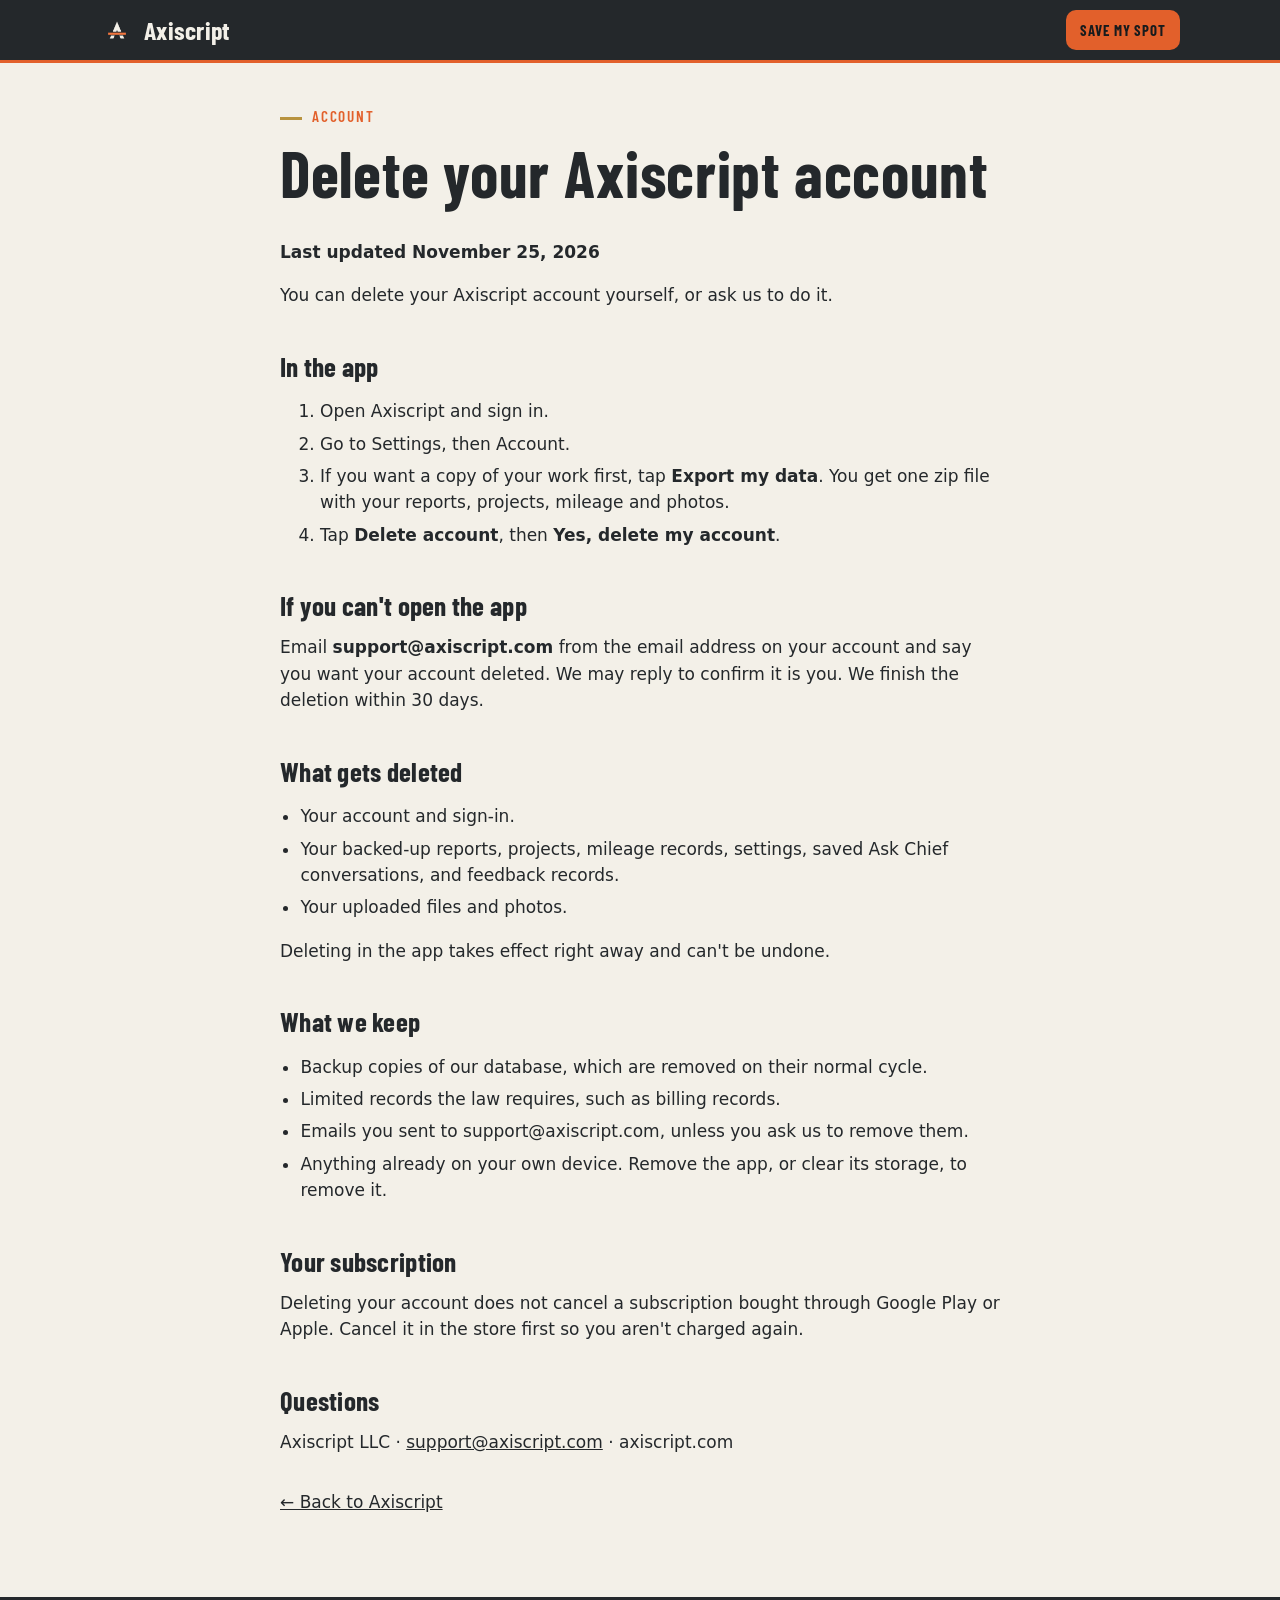
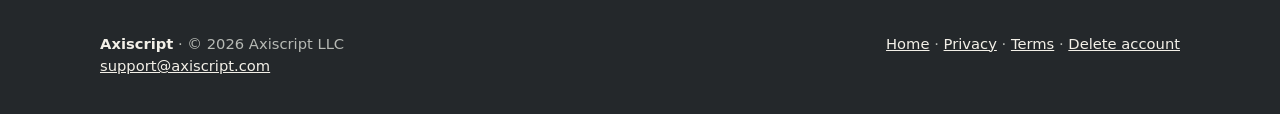
==== delete-account.html @ a82c04ab "Publish updated Privacy Policy and account deletion page. Adds in-app deletion, Ask Chief, feedback," ====
<!doctype html>
<html lang="en">
<head>
<meta charset="utf-8">
<meta name="viewport" content="width=device-width, initial-scale=1">
<title>Delete your account | Axiscript</title>
<meta name="description" content="How to delete your Axiscript account and what is removed.">
<link rel="canonical" href="https://axiscript.com/delete-account.html">
<link rel="icon" href="assets/favicon.png">
<link rel="stylesheet" href="assets/style.css">
<!-- Published November 25, 2026. Account deletion instructions for users and for Google Play. -->
</head>
<body>
<header class="top">
  <div class="wrap">
    <a class="brand" href="index.html"><img src="assets/icon.png" alt="">Axiscript</a>
    <a class="btn small" href="index.html#join">Save my spot</a>
  </div>
</header>

<main class="doc">
  <span class="eyebrow">Account</span>
  <h1>Delete your Axiscript account</h1>
<p><strong>Last updated November 25, 2026</strong></p>
<p>You can delete your Axiscript account yourself, or ask us to do it.</p>
<h2>In the app</h2>
<ol>
<li>Open Axiscript and sign in.</li>
<li>Go to Settings, then Account.</li>
<li>If you want a copy of your work first, tap <strong>Export my data</strong>. You get one zip file with your reports, projects, mileage and photos.</li>
<li>Tap <strong>Delete account</strong>, then <strong>Yes, delete my account</strong>.</li>
</ol>
<h2>If you can't open the app</h2>
<p>Email <strong>support@axiscript.com</strong> from the email address on your account and say you want your account deleted. We may reply to confirm it is you. We finish the deletion within 30 days.</p>
<h2>What gets deleted</h2>
<ul>
<li>Your account and sign-in.</li>
<li>Your backed-up reports, projects, mileage records, settings, saved Ask Chief conversations, and feedback records.</li>
<li>Your uploaded files and photos.</li>
</ul>
<p>Deleting in the app takes effect right away and can't be undone.</p>
<h2>What we keep</h2>
<ul>
<li>Backup copies of our database, which are removed on their normal cycle.</li>
<li>Limited records the law requires, such as billing records.</li>
<li>Emails you sent to support@axiscript.com, unless you ask us to remove them.</li>
<li>Anything already on your own device. Remove the app, or clear its storage, to remove it.</li>
</ul>
<h2>Your subscription</h2>
<p>Deleting your account does not cancel a subscription bought through Google Play or Apple. Cancel it in the store first so you aren't charged again.</p>
<h2>Questions</h2>
<p>Axiscript LLC · <a href="mailto:support@axiscript.com">support@axiscript.com</a> · axiscript.com</p>
  <p style="margin-top:2em"><a href="index.html">&larr; Back to Axiscript</a></p>
</main>

<footer>
  <div class="wrap">
    <div><strong style="color:#F3F0E8">Axiscript</strong> &middot; &copy; 2026 Axiscript LLC<br><a href="mailto:support@axiscript.com">support@axiscript.com</a></div>
    <div><a href="index.html">Home</a> &middot; <a href="privacy.html">Privacy</a> &middot; <a href="terms.html">Terms</a> &middot; <a href="delete-account.html">Delete account</a></div>
  </div>
</footer>
</body>
</html>
---- assets/style.css ----
@font-face{font-family:"Barlow Condensed";src:url(fonts/BarlowCondensed-SemiBold.ttf) format("truetype");font-weight:600;font-display:swap}
@font-face{font-family:"Barlow Condensed";src:url(fonts/BarlowCondensed-Bold.ttf) format("truetype");font-weight:700;font-display:swap}
:root{--bg:#F3F0E8;--panel:#FFFFFF;--panel2:#ECE8DF;--line:#D5D0C4;--text:#24282B;--dim:#4C5256;--faint:#8C918D;
--accent:#E2602B;--accent-ink:#181B1D;--good:#17352B;--brass:#B8933F;--iron:#24282B;--bone:#F3F0E8;--radius:10px}
@media (prefers-color-scheme:dark){:root{--bg:#181B1D;--panel:#24282B;--panel2:#2E3337;--line:#3B4145;--text:#F3F0E8;--dim:#B7BAB5;
--accent:#F2763F;--good:#5FA98A;--brass:#C9A65A}}
*{box-sizing:border-box}
html{-webkit-text-size-adjust:100%;scroll-behavior:smooth}
body{margin:0;background:var(--bg);color:var(--text);font:17px/1.55 system-ui,-apple-system,"Segoe UI",Roboto,Arial,sans-serif}
h1,h2,h3,.brand,.btn,.eyebrow,.price{font-family:"Barlow Condensed","Arial Narrow",sans-serif;letter-spacing:.01em}
h1,h2,h3{line-height:1.08;margin:0 0 .5em}
h1{font-size:clamp(2.4rem,7vw,4rem);font-weight:700}
h2{font-size:clamp(1.9rem,5vw,2.6rem);font-weight:700}
h3{font-size:1.4rem;font-weight:600}
p{margin:0 0 1em}
a{color:inherit}
.wrap{max-width:1120px;margin:0 auto;padding:0 20px}
.eyebrow{display:inline-block;text-transform:uppercase;font-weight:600;font-size:.95rem;letter-spacing:.12em;color:var(--accent);margin-bottom:.6em}
.eyebrow::before{content:"";display:inline-block;width:22px;height:3px;background:var(--brass);vertical-align:middle;margin-right:10px}
/* header */
.top{position:sticky;top:0;z-index:10;background:var(--iron);color:#F3F0E8;border-bottom:3px solid var(--accent)}
.top .wrap{display:flex;align-items:center;justify-content:space-between;height:60px}
.brand{display:flex;align-items:center;gap:10px;font-size:1.6rem;font-weight:700;text-decoration:none;color:#F3F0E8}
.brand img{width:34px;height:34px;border-radius:7px}
.btn{display:inline-block;background:var(--accent);color:#181B1D;font-weight:700;font-size:1.2rem;text-decoration:none;text-transform:uppercase;letter-spacing:.06em;
padding:14px 24px;border-radius:var(--radius);border:0;cursor:pointer;min-height:52px;text-align:center}
.btn:hover{filter:brightness(1.07)}
.btn.small{font-size:.92rem;padding:9px 14px;min-height:0}
.btn.ghost{background:transparent;color:var(--text);box-shadow:inset 0 0 0 2px var(--line)}
/* hero */
.hero{padding:56px 0 64px}
.hero .wrap{display:grid;grid-template-columns:1fr 1.05fr;gap:40px;align-items:center}
.hero .lead{font-family:"Barlow Condensed",sans-serif;font-weight:700;font-size:clamp(1.8rem,5vw,2.4rem);color:var(--accent);margin:-.2em 0 .5em;line-height:1.1}
.hero p.body{font-size:1.15rem;color:var(--dim);max-width:34em}
.cta{display:flex;gap:12px;flex-wrap:wrap;margin-top:24px}
.soon{margin-top:16px;font-size:.95rem;color:var(--faint)}
.device-note{display:flex;flex-wrap:wrap;align-items:center;gap:8px 12px;margin:0;color:var(--dim);font-size:.98rem;max-width:40em}
.soon:has(+ .device-note){margin-bottom:10px}
.intro:has(+ .device-note){margin-bottom:12px}
.device-note + .intro{margin-top:16px}
.tablet-badge{display:inline-flex;align-items:center;gap:6px;flex:none;background:var(--brass);color:#181B1D;font-family:"Barlow Condensed","Arial Narrow",sans-serif;font-weight:700;font-size:.92rem;letter-spacing:.06em;text-transform:uppercase;line-height:1;padding:5px 10px 4px;border-radius:6px}
.tablet-badge svg{width:18px;height:18px;display:block}
.app-links{display:flex;flex-wrap:wrap;align-items:center;gap:8px 22px;margin:12px 0 0;font-weight:600}
.app-links a{color:var(--accent);text-decoration:underline;text-underline-offset:3px}
.app-links a:hover{filter:brightness(1.07)}
/* report mock */
.mock{background:var(--panel);border:1px solid var(--line);border-radius:14px;padding:18px;box-shadow:0 10px 30px rgba(0,0,0,.08);position:relative}
.mock .head{display:flex;align-items:center;gap:12px;border-bottom:1px solid var(--line);padding-bottom:12px;margin-bottom:12px}
.chief{border-radius:50%;box-shadow:0 0 0 3px var(--brass);display:block}
.mock .head b{font-family:"Barlow Condensed",sans-serif;font-size:1.25rem;display:block;line-height:1.1}
.mock .head span{font-size:.85rem;color:var(--faint)}
.mock .label{font-size:.75rem;text-transform:uppercase;letter-spacing:.1em;color:var(--faint);margin:10px 0 6px}
.chips{display:flex;flex-wrap:wrap;gap:6px}
.chip{font-size:.85rem;border:1.5px solid var(--line);border-radius:999px;padding:5px 11px;background:var(--panel2)}
.chip.on{border-color:var(--accent);background:transparent;color:var(--text);box-shadow:inset 0 0 0 1px var(--accent)}
.lines{list-style:none;margin:0;padding:0;font-size:.92rem}
.lines li{padding:7px 0;border-bottom:1px dashed var(--line)}
.lines li:last-child{border:0}
.check{display:flex;justify-content:space-between;align-items:center;gap:8px;font-size:.88rem;padding:7px 10px;background:var(--panel2);border-radius:8px;margin-top:6px}
.tag{font-size:.75rem;font-weight:700;padding:2px 8px;border-radius:5px;white-space:nowrap}
.tag.ok{background:var(--good);color:#F3F0E8}
.tag.todo{background:var(--accent);color:#181B1D}
@media (prefers-color-scheme:dark){.tag.ok{color:#181B1D}}
.mock-note{font-size:.8rem;color:var(--faint);margin-top:10px;text-align:center}

.review{margin:14px 0 0;padding:12px 14px;border-left:4px solid var(--brass);background:var(--panel2);border-radius:6px;color:var(--text);font-size:1.02rem;max-width:36em;font-weight:500}
.mock-demo{padding:22px;font-size:1.02rem}
.mock-demo .head b{font-size:1.35rem}
.mock-demo .notes-in{background:var(--panel2);border:1px dashed var(--line);border-radius:8px;padding:12px 14px;font-size:.98rem;line-height:1.45;color:var(--dim);font-style:italic}
.mock-demo .lines{font-size:1rem}
.mock-demo .lines li{padding:8px 0}
.mock-demo .mock-note{text-align:left;margin-top:12px;padding-top:10px;border-top:1px solid var(--line)}
.mock-demo .draft-out{margin:0}
.mock-demo .draft-block{padding:8px 0;border-bottom:1px dashed var(--line)}
.mock-demo .draft-block:last-child{border:0;padding-bottom:0}
.mock-demo .draft-h{font-family:"Barlow Condensed",sans-serif;font-weight:600;font-size:.8rem;letter-spacing:.1em;text-transform:uppercase;color:var(--faint);margin-bottom:2px}
.mock-demo .draft-block p{margin:0;font-size:1rem;line-height:1.45}

.chief-lg{width:168px;height:168px}
.chief-ex{margin-top:16px;background:var(--panel);border:1px solid var(--line);border-radius:var(--radius);padding:14px 16px}
.chief-ex .label{font-size:.75rem;text-transform:uppercase;letter-spacing:.1em;color:var(--faint);margin:0 0 8px}
.chief-ex-in,.chief-ex-out{margin:0 0 10px;font-size:.98rem;color:var(--dim);line-height:1.45;font-style:italic;background:var(--panel2);border:1px dashed var(--line);border-radius:8px;padding:12px 14px}
.chief-ex-out{margin-bottom:0;color:var(--text);font-style:normal;background:transparent;border:0;padding:0}
.chief-ex-in span,.chief-ex-out span{font-weight:700;font-style:normal;color:var(--text);margin-right:6px}
.chief-ex .label{margin-top:12px}
.chief-ex .label:first-child{margin-top:0}
.chief-ex .draft-block{padding:8px 0;border-bottom:1px dashed var(--line)}
.chief-ex .draft-block:last-child{border:0;padding-bottom:0}
.chief-ex .draft-h{font-family:"Barlow Condensed",sans-serif;font-weight:600;font-size:.8rem;letter-spacing:.1em;text-transform:uppercase;color:var(--faint);margin-bottom:2px}
.chief-ex .draft-block p{margin:0;font-size:1rem;line-height:1.45;color:var(--text)}
.plan .terms{list-style:none;padding:0;margin:8px 0 0}
.plan .terms li{margin:6px 0;padding-left:14px;position:relative}
.plan .terms li::before{content:"";position:absolute;left:0;top:9px;width:6px;height:6px;border-radius:50%;background:var(--brass)}
.top .btn.small{max-width:58vw;white-space:nowrap;overflow:hidden;text-overflow:ellipsis}
/* sections */
section.band{padding:64px 0;border-top:1px solid var(--line)}
section.alt{background:var(--panel2)}
.intro{max-width:44em;color:var(--dim);font-size:1.08rem}
.grid{display:grid;grid-template-columns:repeat(3,1fr);gap:16px;margin-top:28px}
.card{background:var(--panel);border:1px solid var(--line);border-radius:var(--radius);padding:22px;border-top:4px solid var(--accent)}
.card p{color:var(--dim);margin:0;font-size:1rem}
.split{display:grid;grid-template-columns:1fr 1fr;gap:40px;align-items:center}
ul.ticks{list-style:none;padding:0;margin:0}
ul.ticks li{padding:9px 0 9px 30px;position:relative;border-bottom:1px solid var(--line)}
ul.ticks li::before{content:"";position:absolute;left:4px;top:17px;width:12px;height:3px;background:var(--accent)}
.sectors{display:flex;flex-wrap:wrap;gap:8px;margin:14px 0 4px}
.sectors span{font-family:"Barlow Condensed",sans-serif;font-weight:600;font-size:1.1rem;padding:6px 14px;border:2px solid var(--text);border-radius:6px}
.chief-row{display:flex;gap:28px;align-items:flex-start}
.chief-row img{flex:none}
.launch{display:grid;grid-template-columns:repeat(auto-fit,minmax(200px,1fr));gap:12px;margin-top:24px}
.launch div{background:var(--panel);border:1px dashed var(--line);border-radius:var(--radius);padding:16px}
.launch b{display:block;font-family:"Barlow Condensed",sans-serif;font-size:1.25rem}
.launch small{color:var(--faint);text-transform:uppercase;letter-spacing:.1em;font-size:.72rem}
.launch p{margin:.3em 0 0;color:var(--dim);font-size:.95rem}
/* pricing */
.prices{display:grid;grid-template-columns:1.3fr 1fr 1fr;gap:16px;margin-top:28px;align-items:stretch}
.plan{background:var(--panel);border:1px solid var(--line);border-radius:14px;padding:26px;display:flex;flex-direction:column}
.plan .badge{position:absolute;top:-14px;left:22px;background:var(--accent);color:#181B1D;font-family:"Barlow Condensed",sans-serif;font-weight:700;text-transform:uppercase;letter-spacing:.08em;padding:4px 12px;border-radius:6px;font-size:.95rem}
.price{font-size:3rem;font-weight:700;line-height:1}
.price small{font-size:1.2rem;font-weight:600;color:var(--dim)}
.plan ul{padding-left:1.1em;margin:14px 0;color:var(--dim)}
.plan li{margin:4px 0}
.fine{font-size:.92rem;background:var(--panel2);border-left:4px solid var(--brass);padding:10px 12px;border-radius:6px;margin-top:auto}
/* form */
form{background:var(--panel);border:1px solid var(--line);border-radius:14px;padding:26px;display:grid;gap:16px}
label{font-weight:600;font-size:.98rem;display:block;margin-bottom:6px}
input,select{width:100%;font:inherit;padding:13px 14px;border:1.5px solid var(--line);border-radius:var(--radius);background:var(--bg);color:var(--text);min-height:52px}
input:focus,select:focus{outline:3px solid var(--accent);outline-offset:1px}
fieldset{border:0;padding:0;margin:0}
legend{font-weight:600;font-size:.98rem;margin-bottom:6px;padding:0}
.optional{font-weight:500;color:var(--faint)}
.radios{display:grid;grid-template-columns:1fr 1fr;gap:8px}
.radios.device-choices{grid-template-columns:repeat(3,1fr)}
.radios label{display:flex;align-items:center;gap:10px;font-weight:500;border:1.5px solid var(--line);border-radius:var(--radius);padding:12px;margin:0;cursor:pointer;min-height:52px}
.radios label:has(input:checked){border-color:var(--accent);box-shadow:inset 0 0 0 1px var(--accent)}
.radios input{width:20px;height:20px;min-height:0;accent-color:var(--accent);margin:0}
.form-note{font-size:.88rem;color:var(--faint);margin:0}
form{position:relative}
.waitlist-fields{display:grid;gap:16px}
.waitlist-fields[hidden],.form-success[hidden]{display:none}
section[id]{scroll-margin-top:72px}
form .btn{width:100%}
form button.btn:disabled{opacity:.65;cursor:progress}
.waitlist-status{margin:0;font-size:.95rem}
.waitlist-status:empty{display:none}
.waitlist-status:not(:empty){background:var(--panel2);border-left:4px solid var(--accent);padding:10px 12px;border-radius:6px}
.form-success{background:var(--panel2);border-left:4px solid var(--good);border-radius:8px;padding:14px 16px}
.form-success h3{font-size:1.8rem;margin:0 0 .25em}
.form-success p{margin:0;color:var(--dim)}
.hp{position:absolute;width:1px;height:1px;padding:0;margin:-1px;overflow:hidden;clip:rect(0,0,0,0);white-space:nowrap;border:0}
/* partner */
.partner-note{margin-top:18px;color:var(--dim);font-size:1.02rem;max-width:44em}
/* footer */
footer{background:var(--iron);color:#B7BAB5;padding:36px 0;font-size:.92rem}
footer .wrap{display:flex;justify-content:space-between;gap:20px;flex-wrap:wrap}
footer a{color:#F3F0E8}
.ph{background:rgba(226,96,43,.18);border:1px dashed var(--accent);padding:0 5px;border-radius:4px}
/* privacy */
.doc{max-width:760px;padding:40px 20px 64px;margin:0 auto}
.doc h2{font-size:1.7rem;margin-top:1.6em}
.doc ul{padding-left:1.2em}
.doc li{margin:.35em 0}
.draft{background:var(--accent);color:#181B1D;font-weight:700;text-align:center;padding:12px 16px;font-family:"Barlow Condensed",sans-serif;font-size:1.25rem;letter-spacing:.05em;text-transform:uppercase}
/* responsive */
section[id]{scroll-margin-top:72px}
.chief-features{grid-template-columns:1fr 1fr}
@media (max-width:900px){
 .hero .wrap,.split{grid-template-columns:1fr;gap:32px}
 .grid{grid-template-columns:1fr 1fr}
 .chief-row{flex-direction:column;align-items:flex-start;gap:20px}
 .prices{grid-template-columns:1fr}
}
@media (max-width:600px){
 body{font-size:16px}
 .hero{padding:36px 0 44px}
 section.band{padding:48px 0}
 .grid{grid-template-columns:1fr}
 .chief-row{flex-direction:column;align-items:flex-start;gap:18px}
 .cta .btn{width:100%}
 .top .btn.small{padding:8px 10px;font-size:.78rem;letter-spacing:.04em}
 .radios{grid-template-columns:1fr}
}

/* sector / pipe demo */
.work-demo{padding:56px 0}
.work-demo .intro{margin-bottom:1.1em}
.demo{margin:0 0 22px}
.demo-controls{display:grid;grid-template-columns:1fr 1fr;gap:16px 28px;margin-bottom:16px}
.toggle-label{font-family:"Barlow Condensed",sans-serif;font-weight:600;font-size:1.05rem;letter-spacing:.04em;text-transform:uppercase;color:var(--dim);margin:0 0 8px}
.toggles{display:flex;flex-wrap:wrap;gap:8px}
.toggles button{font-family:"Barlow Condensed","Arial Narrow",sans-serif;font-weight:600;font-size:1.1rem;letter-spacing:.02em;padding:8px 16px;min-height:44px;border:2px solid var(--line);border-radius:6px;background:var(--panel);color:var(--text);cursor:pointer}
.toggles button:hover{border-color:var(--text)}
.toggles button:focus-visible{outline:3px solid var(--accent);outline-offset:2px}
.toggles button[aria-pressed="true"]{border-color:var(--accent);background:var(--accent);color:#181B1D}
.workspace{background:var(--panel);border:1px solid var(--line);border-radius:14px;padding:16px 18px 14px;box-shadow:0 10px 30px rgba(0,0,0,.08)}
.workspace-label{font-family:"Barlow Condensed",sans-serif;font-weight:600;font-size:1.05rem;letter-spacing:.08em;text-transform:uppercase;color:var(--text);margin:0 0 12px}
.workspace-cards{display:flex;flex-wrap:wrap;gap:8px;list-style:none;margin:0;padding:0}
.workspace-cards li{font-family:"Barlow Condensed",sans-serif;font-weight:600;font-size:1.05rem;line-height:1.2;padding:10px 14px;background:var(--panel2);border:1px solid var(--line);border-top:3px solid var(--accent);border-radius:8px}
.workspace-caption{margin:12px 0 0;font-size:.8rem;color:var(--faint)}
.demo-ticks{max-width:44em;margin-top:8px}
.demo-ticks li{padding:10px 0 10px 30px}
.chief-plus .chief-features{margin-top:28px}
.plan .badge .star{color:#181B1D;margin-right:5px;font-size:1.05em;line-height:1}
@media (prefers-reduced-motion:reduce){html{scroll-behavior:auto}}
@media (max-width:900px){
 .demo-controls{grid-template-columns:1fr;gap:12px}
}
@media (max-width:600px){
 .work-demo{padding:36px 0}
 .work-demo .intro{margin-bottom:.8em}
 .demo{margin-bottom:16px}
 .demo-controls{margin-bottom:12px;gap:10px}
 .workspace{padding:14px 14px 12px}
 .workspace-cards{gap:6px}
 .workspace-cards li{padding:8px 11px;font-size:1rem}
 .demo-ticks{margin-top:4px}
 .demo-ticks li{padding:8px 0 8px 30px}
 .chief-plus .chief-features{margin-top:20px;gap:12px}
 .chief-plus .chief-row{gap:14px}
}

.chief-hero{width:min(280px,70vw);height:auto;justify-self:center}
.ex-kicker{font-family:"Barlow Condensed","Arial Narrow",sans-serif;font-weight:600;font-size:.9rem;letter-spacing:.08em;text-transform:uppercase;color:var(--accent);margin:0 0 10px}
.chief-flag{margin-top:14px;padding:12px 14px;border-radius:8px;border:1px solid var(--brass);border-left:4px solid var(--brass);background:rgba(184,147,63,.14)}
.chief-flag .draft-h{font-family:"Barlow Condensed",sans-serif;font-weight:600;font-size:.8rem;letter-spacing:.1em;text-transform:uppercase;color:var(--brass);margin:0 0 4px}
.chief-flag p{margin:0;font-size:1rem;line-height:1.45;color:var(--text)}
.dash-shot{margin:28px auto 0;max-width:420px}
.dash-shot img,.dash-shot picture{display:block;width:100%;height:auto}
.dash-shot img{border-radius:24px;border:1px solid var(--line);box-shadow:0 16px 40px rgba(0,0,0,.28)}
.dash-shot figcaption{margin:10px 0 0;font-size:.85rem;color:var(--faint);text-align:center}
.partner-note a{color:var(--accent);font-weight:600;text-underline-offset:3px}
.partner-note a:hover{text-decoration:underline}
#example-distribution .chief-ex{margin-top:20px;max-width:760px}
@media (max-width:600px){
 .dash-shot{margin-top:22px;max-width:100%}
 .chief-hero{width:min(200px,60vw)}
}

/* notes-to-report showcase */
.showcase .intro{max-width:40em}
.chain{margin-top:22px}
.chain .ex-kicker{margin:0 0 16px}
.chain-step{margin:0 0 22px}
.chain-label{font-family:"Barlow Condensed","Arial Narrow",sans-serif;font-weight:700;font-size:.95rem;letter-spacing:.12em;text-transform:uppercase;color:var(--accent);margin:0 0 8px}
.chain-step .notes-in{margin:0;background:var(--panel);border:1px dashed var(--line);border-radius:10px;padding:14px 16px;font-size:1rem;line-height:1.5;color:var(--dim);font-style:italic}
.report-shot{margin:0 auto 0 0;max-width:816px}
.report-shot picture,.report-shot img{display:block;width:100%;height:auto}
.report-shot img{background:#fff;border-radius:4px;box-shadow:0 18px 50px rgba(0,0,0,.35),0 0 0 1px rgba(255,255,255,.06);border:1px solid var(--line)}
.report-shot figcaption{margin:10px 0 0;font-size:.85rem;color:var(--faint)}
.chain-catch{display:grid;gap:12px}
.chain-catch .chain-label{grid-column:1/-1;margin:0}
.conflict-card{background:var(--panel);border:1.5px solid var(--brass);border-radius:10px;padding:14px 16px}
.conflict-msg{margin:0 0 12px;font-weight:700;font-size:1.02rem;line-height:1.4;color:var(--text)}
.conflict-opts{display:flex;flex-wrap:wrap;gap:8px}
.conflict-opts span{font-family:"Barlow Condensed",sans-serif;font-weight:600;font-size:1.02rem;padding:8px 14px;min-height:40px;display:inline-flex;align-items:center;border:2px solid var(--line);border-radius:8px;color:var(--text);background:var(--panel2)}
.prog-card{background:var(--panel);border:1px solid var(--line);border-radius:10px;padding:16px}
.prog-top{display:flex;justify-content:space-between;gap:12px;flex-wrap:wrap;font-weight:600;font-size:1.02rem}
.prog-bar{height:10px;margin:10px 0 8px;background:var(--panel2);border:1px solid var(--line);border-radius:6px;overflow:hidden}
.prog-bar i{display:block;height:100%;background:linear-gradient(90deg,#E2602B,#F2763F);border-radius:6px}
.prog-note{margin:0;font-size:.9rem;color:var(--faint)}
.showcase .chief-features{margin-top:8px}
@media (min-width:900px){
 .chain-catch{grid-template-columns:1.2fr 1fr;align-items:stretch}
 .chain-catch .chief-flag{margin-top:0}
 .report-shot{max-width:816px}
}
@media (max-width:600px){
 .chain-step{margin:0 0 18px}
 .chain-step .notes-in{padding:12px 14px;font-size:.95rem}
 .report-shot{max-width:100%}
 .conflict-msg{font-size:1rem}
}
/* toolkit + carousel + paper */

.toolkit .intro{max-width:40em}
.feat-grid{display:grid;grid-template-columns:1fr;gap:14px;margin-top:28px}
.feat-card{background:var(--panel);border:1px solid var(--line);border-radius:14px;padding:22px 20px 20px;border-top:4px solid var(--accent)}
.feat-icon{display:flex;align-items:center;justify-content:center;width:48px;height:48px;margin:0 0 14px;border-radius:12px;background:var(--panel2);color:var(--accent);border:1px solid var(--line)}
.feat-icon svg{width:28px;height:28px}
.feat-card h3{margin:0 0 8px;font-size:1.45rem}
.feat-card h3 a{color:inherit;text-decoration:none}
.feat-card h3 a:hover{color:var(--accent)}
.feat-card p{margin:0;color:var(--dim);font-size:1.05rem;line-height:1.45}
@media (min-width:700px){
  .feat-grid{grid-template-columns:1fr 1fr;gap:16px}
}
@media (min-width:1100px){
  .feat-grid{grid-template-columns:repeat(3,1fr)}
  .feat-card:last-child{grid-column:auto}
}

/* shared carousel */
.carousel{margin-top:22px}
.carousel-tabs{display:flex;flex-wrap:wrap;gap:8px;margin:0 0 14px}
.carousel-tabs button{
  font-family:"Barlow Condensed","Arial Narrow",sans-serif;font-weight:600;font-size:1.05rem;
  letter-spacing:.02em;padding:8px 14px;min-height:44px;border:2px solid var(--line);
  border-radius:6px;background:var(--panel);color:var(--text);cursor:pointer
}
.carousel-tabs button:hover{border-color:var(--text)}
.carousel-tabs button:focus-visible,.carousel-arrow:focus-visible,.carousel-dots button:focus-visible{
  outline:3px solid var(--accent);outline-offset:2px
}
.carousel-tabs button[aria-selected="true"]{border-color:var(--accent);background:var(--accent);color:#181B1D}
.carousel-frame{position:relative;width:100%;min-width:0;overflow:hidden}
.carousel-track{
  display:flex;width:100%;max-width:100%;
  overflow-x:auto;scroll-snap-type:x mandatory;scroll-behavior:smooth;
  -webkit-overflow-scrolling:touch;gap:0;scrollbar-width:none
}
.carousel-track::-webkit-scrollbar{display:none}
.carousel-slide{flex:0 0 100%;width:100%;min-width:100%;max-width:100%;box-sizing:border-box;scroll-snap-align:start;scroll-snap-stop:always;padding:0 0 8px}
.carousel-arrow{
  position:absolute;top:50%;transform:translateY(-50%);z-index:2;
  width:44px;height:44px;border-radius:50%;border:1px solid var(--line);
  background:var(--panel);color:var(--text);cursor:pointer;
  font-size:1.6rem;line-height:1;display:flex;align-items:center;justify-content:center
}
.carousel-prev{left:-8px;right:auto}
.carousel-next{right:-8px;left:auto}
.carousel-dots{display:flex;justify-content:center;gap:8px;margin:12px 0 0}
.carousel-dots button{
  width:10px;height:10px;padding:0;border-radius:50%;border:0;background:var(--line);cursor:pointer
}
.carousel-dots button[aria-current="true"]{background:var(--accent);transform:scale(1.15)}
@media (max-width:699px){
  .carousel-arrow{top:auto;bottom:-8px;transform:none}
  .carousel-prev{left:0}
  .carousel-next{right:0}
  .carousel-dots{margin:28px 0 0}
}
@media (prefers-reduced-motion:reduce){
  .carousel-track{scroll-behavior:auto}
}

/* notes + report paper */
.showcase .intro{max-width:40em}
.chain-step{margin:0 0 22px}
.chain-label{font-family:"Barlow Condensed","Arial Narrow",sans-serif;font-weight:700;font-size:.95rem;letter-spacing:.12em;text-transform:uppercase;color:var(--accent);margin:0 0 8px}
.notes-in,.chain-step .notes-in{
  margin:0;background:var(--panel);border:1px dashed var(--line);border-radius:10px;
  padding:14px 16px;font:1rem/1.5 system-ui,-apple-system,"Segoe UI",Roboto,Arial,sans-serif;
  color:var(--dim);font-style:italic;white-space:pre-wrap;overflow-wrap:anywhere
}
.paper{
  background:#fff;color:#1b1f24;border-radius:4px;border:1px solid var(--line);
  box-shadow:0 18px 50px rgba(0,0,0,.35),0 0 0 1px rgba(255,255,255,.06);
  padding:22px 20px 16px;max-width:820px;
  font-family:"Helvetica Neue",Helvetica,Arial,Roboto,sans-serif;font-size:16px;line-height:1.5
}
.paper h1,.paper h2,.paper h3{font-family:"Helvetica Neue",Helvetica,Arial,sans-serif;letter-spacing:0;line-height:1.25;margin:0}
.paper .hd{margin:0 0 16px;padding:0 0 8px;border-bottom:2px solid #1f3a5f}
.paper .hd .row{display:flex;flex-wrap:wrap;align-items:flex-start;gap:8px 12px}
.paper .hd .l,.paper .hd .r{flex:1 1 140px}
.paper .hd .r{text-align:right}
.paper .hd .c{flex:1 1 100%;order:-1;text-align:center}
.paper h1{font-size:1.25rem;font-weight:700;color:#11151a;margin:0 0 2px}
.paper .meta{font-size:.82rem;line-height:1.4;color:#1b1f24;margin:0}
.paper .meta .k{color:#5b6168;font-weight:600}
.paper .l .meta .m,.paper .r .meta .m{display:block}
.paper .sub{margin-top:6px}
.paper .sub .meta .m + .m::before{content:" · ";color:#8a9096}
.paper .sec{margin:0 0 16px}
.paper h2{font-size:1.05rem;font-weight:700;color:#1f3a5f;margin:0 0 6px;padding:0 0 3px;border-bottom:1px solid #c4ccd6}
.paper p{margin:0 0 8px;color:#1b1f24}
.paper ul{margin:2px 0 8px;padding:0 0 0 1.2em}
.paper li{margin:0 0 4px}
.paper .foot{display:flex;justify-content:space-between;align-items:center;gap:12px;margin-top:20px;padding-top:10px;border-top:1px solid #e2e6ea;font-size:.8rem;color:#5b6168}
.paper .foot-brand{display:flex;align-items:center;gap:8px}
.paper .foot-brand img{width:28px;height:28px;opacity:.45}
.paper-cap{margin:10px 0 0;font-size:.85rem;color:var(--faint)}
@media (min-width:800px){
  .paper{padding:28px 32px 20px;font-size:16.5px}
  .paper .hd .c{flex:1 1 auto;order:0;min-width:0}
  .paper .hd .l,.paper .hd .r{flex:0 0 200px}
}

/* dashboard carousel shots */
.dash-carousel .dash-shot{margin:0 auto;max-width:420px}
.dash-carousel .dash-shot img,.dash-carousel .dash-shot picture{display:block;width:100%;height:auto}
.dash-carousel .dash-shot img{border-radius:24px;border:1px solid var(--line);box-shadow:0 16px 40px rgba(0,0,0,.28);background:#1a1d20}
.dash-carousel .paper-cap,.dash-carousel .dash-cap{margin:10px 0 0;font-size:.85rem;color:var(--faint);text-align:center}

/* short pre-launch page */
.hero{padding:40px 0 28px}
.hero .wrap{grid-template-columns:1fr;gap:0}
.hero .lead{max-width:22em}
section.band{padding:36px 0}
.review-line{margin:0 0 14px;color:var(--dim);max-width:36em}
.app-screen{background:#14181b;color:#F3F0E8;border-radius:18px;border:1px solid #2c3236;box-shadow:0 16px 40px rgba(0,0,0,.28)}
#report .app-screen{
  display:flex;flex-direction:column;min-height:0;overflow:hidden;
  height:min(32rem,62vh);max-height:62vh
}
#report .carousel{position:relative}
#report .carousel-frame{
  overflow:hidden;
  padding:0 0 16px;
}
#report .carousel-track{overflow-x:auto;overflow-y:hidden;max-height:none;align-items:stretch}
#report .carousel-arrow{background:#14181b;color:#F3F0E8;border-color:#2c3236}
#report .carousel-prev{left:8px}
#report .carousel-next{right:8px}
@media (min-width:700px){
  #report .carousel-frame{padding:0 52px 16px}
  #report .carousel-prev{left:0}
  #report .carousel-next{right:0}
}
@media (max-width:699px){
  #report .carousel-frame{padding-bottom:56px}
  #report .carousel-arrow{bottom:4px}
  #report .carousel-prev{left:0}
  #report .carousel-next{right:0}
}

/* Ask Chief chat mock (matches the app panel: #24282B / #F3F0E8 / #F2783F) */
.ask-screen{display:flex;flex-direction:column;min-height:0}
.ask-thread-wrap{position:relative;flex:1;min-height:0;display:flex;flex-direction:column}
.ask-thread{
  flex:1;min-height:0;height:auto;overflow-y:auto;padding:10px 10px 16px;
  display:flex;flex-direction:column;gap:8px;
  scrollbar-width:thin;scrollbar-color:#8c918d #1e2326;
  -webkit-overflow-scrolling:touch;overscroll-behavior:contain
}
.ask-thread::-webkit-scrollbar{width:10px}
.ask-thread::-webkit-scrollbar-track{background:#1e2326}
.ask-thread::-webkit-scrollbar-thumb{background:#8c918d;border-radius:6px;border:2px solid #1e2326}
.ask-row{display:flex;align-items:flex-start;gap:6px;max-width:92%}
.ask-row.user{align-self:flex-end;max-width:86%;justify-content:flex-end}
.ask-row.ask-from{align-self:flex-start}
.ask-face,.ask-status img{
  width:24px;height:24px;max-width:24px;max-height:24px;
  border-radius:50%;flex:0 0 24px;object-fit:cover;align-self:flex-start;
  box-shadow:0 0 0 2px var(--brass)
}
.ask-bubble{
  background:#2E3337;border-radius:12px;padding:8px 11px;
  color:#F3F0E8;font-size:13.5px;line-height:1.4
}
.ask-row.user .ask-bubble{background:#3A4044}
.ask-bubble p{margin:0 0 .45em}
.ask-bubble p:last-child{margin:0}
.ask-lead{font-size:16px;font-weight:800;line-height:1.25;margin:0 0 .3em}
.ask-aside{margin:0 0 .45em}
.ask-cite{
  display:inline-block;margin-top:.2em;padding:4px 10px;
  border:1px solid #F2783F;border-radius:20px;
  font-size:11px;font-weight:600;letter-spacing:.01em
}
.ask-status{display:flex;align-items:center;gap:8px;align-self:flex-start;max-width:92%}
.ask-status-line{
  background:#2E3337;border-radius:12px;padding:7px 11px;
  color:#B7BAB5;font-size:12.5px;line-height:1.35;font-style:italic
}
.ask-composer{
  flex:none;display:flex;align-items:center;gap:8px;padding:8px 10px;
  border-top:1px solid #3B4145
}
.ask-input{
  flex:1;color:#B7BAB5;font-size:14px;padding:6px 0;min-height:36px;
  display:flex;align-items:center
}
.ask-send{
  background:#F2783F;color:#24282B;font-weight:800;font-size:14px;
  border-radius:10px;padding:8px 14px;min-height:44px;
  display:flex;align-items:center;justify-content:center
}
.app-bar{display:flex;align-items:center;gap:8px;padding:8px 10px;border-bottom:1px solid #2c3236;flex:none}
.app-bar img{width:28px;height:28px;border-radius:50%;box-shadow:0 0 0 2px var(--brass)}
.app-bar b{display:block;font-family:"Barlow Condensed",sans-serif;font-size:1.1rem;line-height:1}
.app-bar span{font-size:.82rem;color:#B7BAB5}
.app-body{position:relative;flex:1;min-height:0;display:flex;flex-direction:column}
.app-panes{display:grid;grid-template-columns:1fr 1fr;flex:1;min-height:0}
.app-col{display:flex;flex-direction:column;min-height:0}
.app-col+.app-col{border-left:1px solid #2c3236}
.app-kicker{margin:0;padding:8px 12px 0;font-family:"Barlow Condensed",sans-serif;font-weight:700;font-size:.75rem;letter-spacing:.12em;text-transform:uppercase;color:#F2763F;flex:none}
.app-pane-wrap{position:relative;flex:1;min-height:0;display:flex;flex-direction:column}
.app-pane{flex:1;min-height:0;height:auto;overflow-y:auto;padding:8px 10px 16px;scrollbar-width:thin;scrollbar-color:#8c918d #1e2326;-webkit-overflow-scrolling:touch;overscroll-behavior:contain}
.app-pane::-webkit-scrollbar{width:10px}
.app-pane::-webkit-scrollbar-track{background:#1e2326}
.app-pane::-webkit-scrollbar-thumb{background:#8c918d;border-radius:6px;border:2px solid #1e2326}
.app-pane pre{margin:0;white-space:pre-wrap;overflow-wrap:anywhere;font:12.5px/1.35 system-ui,-apple-system,"Segoe UI",Roboto,Arial,sans-serif;color:#E7E4DC}
.ask-body{margin:0;white-space:pre-wrap;overflow-wrap:anywhere;font-size:13.5px;line-height:1.4}
.ask-lead + .ask-body{margin-top:.3em}
.scroll-hint{display:none;position:absolute;left:0;right:0;bottom:0;height:36px;pointer-events:none;align-items:flex-end;justify-content:center;padding-bottom:5px;background:linear-gradient(to bottom,rgba(20,24,27,0),#14181b 70%);font-family:"Barlow Condensed",sans-serif;font-weight:700;font-size:.7rem;letter-spacing:.14em;text-transform:uppercase;color:#B7BAB5}
.app-pane-wrap.can-scroll > .scroll-hint,
.ask-thread-wrap.can-scroll > .scroll-hint,
.app-body.can-scroll > .scroll-hint{display:flex}
.offer{display:grid;grid-template-columns:1.2fr 1fr;gap:18px 28px;align-items:center;background:var(--panel);border:2px solid var(--accent);border-radius:14px;padding:22px 24px;margin-top:8px}
.offer .eyebrow{margin-bottom:.35em}
.offer .price{font-size:clamp(2.4rem,6vw,3.2rem)}
.offer-side{margin:0;color:var(--dim)}
.offer-side p{margin:0 0 .45em}
.offer-side p:last-child{margin:0}
.offer-side b{font-family:"Barlow Condensed",sans-serif;font-size:1.45rem;color:var(--text);font-weight:700}
.feat-strip{display:flex;gap:12px;overflow-x:auto;scroll-snap-type:x mandatory;padding:4px 2px 14px;scrollbar-width:thin;-webkit-overflow-scrolling:touch}
.feat-tile{flex:0 0 280px;scroll-snap-align:start;background:var(--panel);border:1px solid var(--line);border-top:4px solid var(--accent);border-radius:14px;padding:18px 16px 20px}
.feat-tile h3{margin:0 0 .35em;font-size:1.45rem}
.feat-tile p{margin:0;color:var(--dim);font-size:1.02rem}
.testing{display:inline-block;margin-left:6px;vertical-align:middle;font-family:"Barlow Condensed",sans-serif;font-weight:700;font-size:.95rem;letter-spacing:.02em;color:#181B1D;background:var(--brass);border-radius:5px;padding:1px 7px 0}
.price-cards{display:grid;grid-template-columns:1fr 1fr;gap:16px;margin-top:8px;align-items:stretch}
.price-cards.single{grid-template-columns:1fr;max-width:420px}
.price-cards .plan h3{font-size:1.55rem}
.plan-line{margin:12px 0 0;color:var(--dim)}
.plan-line.rate{font-family:"Barlow Condensed",sans-serif;font-weight:700;font-size:1.7rem;line-height:1.15;color:var(--text)}
.trial-line{margin:16px 0 0;color:var(--dim)}
@media (max-width:600px){
 .feat-tile{flex-basis:82%}
 .price-cards{grid-template-columns:1fr}
}
@media (max-width:800px){
 .app-panes{grid-template-columns:1fr;overflow:visible;flex:none}
 .app-col+.app-col{border-left:0;border-top:1px solid #2c3236}
 .app-col,.app-pane-wrap,.app-pane{flex:none;min-height:0;height:auto;overflow:visible}
 .app-pane-wrap > .scroll-hint{display:none !important}
 .app-body{overflow-y:auto;-webkit-overflow-scrolling:touch;overscroll-behavior:contain}
 .app-pane{padding:6px 10px 12px}
 .offer{grid-template-columns:1fr;gap:8px}
}
@media (min-width:801px){
 .app-body-hint{display:none !important}
}
@media (max-width:600px){
 .hero{padding:28px 0 20px}
 section.band{padding:28px 0}
 .radios{grid-template-columns:1fr 1fr}
 .feat-carousel .carousel-slide{min-height:132px;padding:4px 8px 36px}
}

@media (max-width:600px){
  .chain-step{margin:0 0 18px}
  .notes-in,.chain-step .notes-in{padding:12px 14px;font-size:.98rem}
  .paper{padding:18px 14px 14px;font-size:16px}
  .feat-card{padding:18px 16px}
}
.doc table{border-collapse:collapse;width:100%;margin:1em 0;font-size:.95rem}
.doc th,.doc td{border:1px solid rgba(0,0,0,.15);padding:8px 10px;text-align:left;vertical-align:top}
.doc th{background:rgba(0,0,0,.05)}

/* current app screens */
.hero-screens{display:flex;gap:18px;justify-content:center;align-items:flex-start;margin:0}
.phone-frame{flex:0 0 auto;width:min(280px,46%);margin:0;background:#14181b;border-radius:28px;padding:10px 8px;border:1px solid var(--line);box-shadow:0 16px 40px rgba(0,0,0,.22)}
.phone-frame img{display:block;width:100%;height:auto;border-radius:20px;background:#F3F0E8}
.phone-frame figcaption{margin:8px 4px 2px;font-size:.8rem;color:#B7BAB5;text-align:center;line-height:1.3}
.screen-band .intro{max-width:40em}
.screen-row{display:flex;gap:24px;justify-content:center;align-items:flex-start;flex-wrap:wrap;margin-top:28px}
.screen-row .phone-frame{width:min(300px,100%);flex-basis:auto}
.review-line{font-size:1.15rem;color:var(--dim);max-width:36em;margin:0 0 1.1em}
.top-nav{display:flex;align-items:center;gap:16px}
.top-nav a.nav-link{color:#F3F0E8;text-decoration:none;font-weight:600;font-size:.95rem}
.top-nav a.nav-link:hover{text-decoration:underline;text-underline-offset:3px}
.faq-list{max-width:760px}
.faq-item{border-top:1px solid var(--line);padding:18px 0}
.faq-item:last-child{border-bottom:1px solid var(--line)}
.faq-item h2{font-size:1.45rem;margin:0 0 .4em}
.faq-item p{margin:0;color:var(--dim)}
.faq-lead{max-width:40em;color:var(--dim)}
@media (max-width:900px){
  .hero-screens{margin-top:8px}
  .phone-frame{width:min(240px,46%)}
}
@media (max-width:600px){
  .hero-screens{gap:10px}
  .phone-frame{width:min(168px,47%);border-radius:20px;padding:7px 6px}
  .phone-frame img{border-radius:14px}
  .phone-frame figcaption{font-size:.72rem;margin-top:6px}
  .screen-row .phone-frame{width:min(300px,100%)}
  .top-nav{gap:10px}
  .top-nav a.nav-link{font-size:.85rem}
}

/* Restore a two-column hero so current app screens sit beside the copy on desktop.
   A later homepage rule had flattened .hero .wrap to a single column. */
.hero .wrap{grid-template-columns:minmax(0,1fr) minmax(0,1.05fr);gap:40px;align-items:center}
@media (max-width:900px){
  .hero .wrap{grid-template-columns:1fr;gap:28px}
}

.ask-status-line{white-space:pre-wrap;overflow-wrap:anywhere}
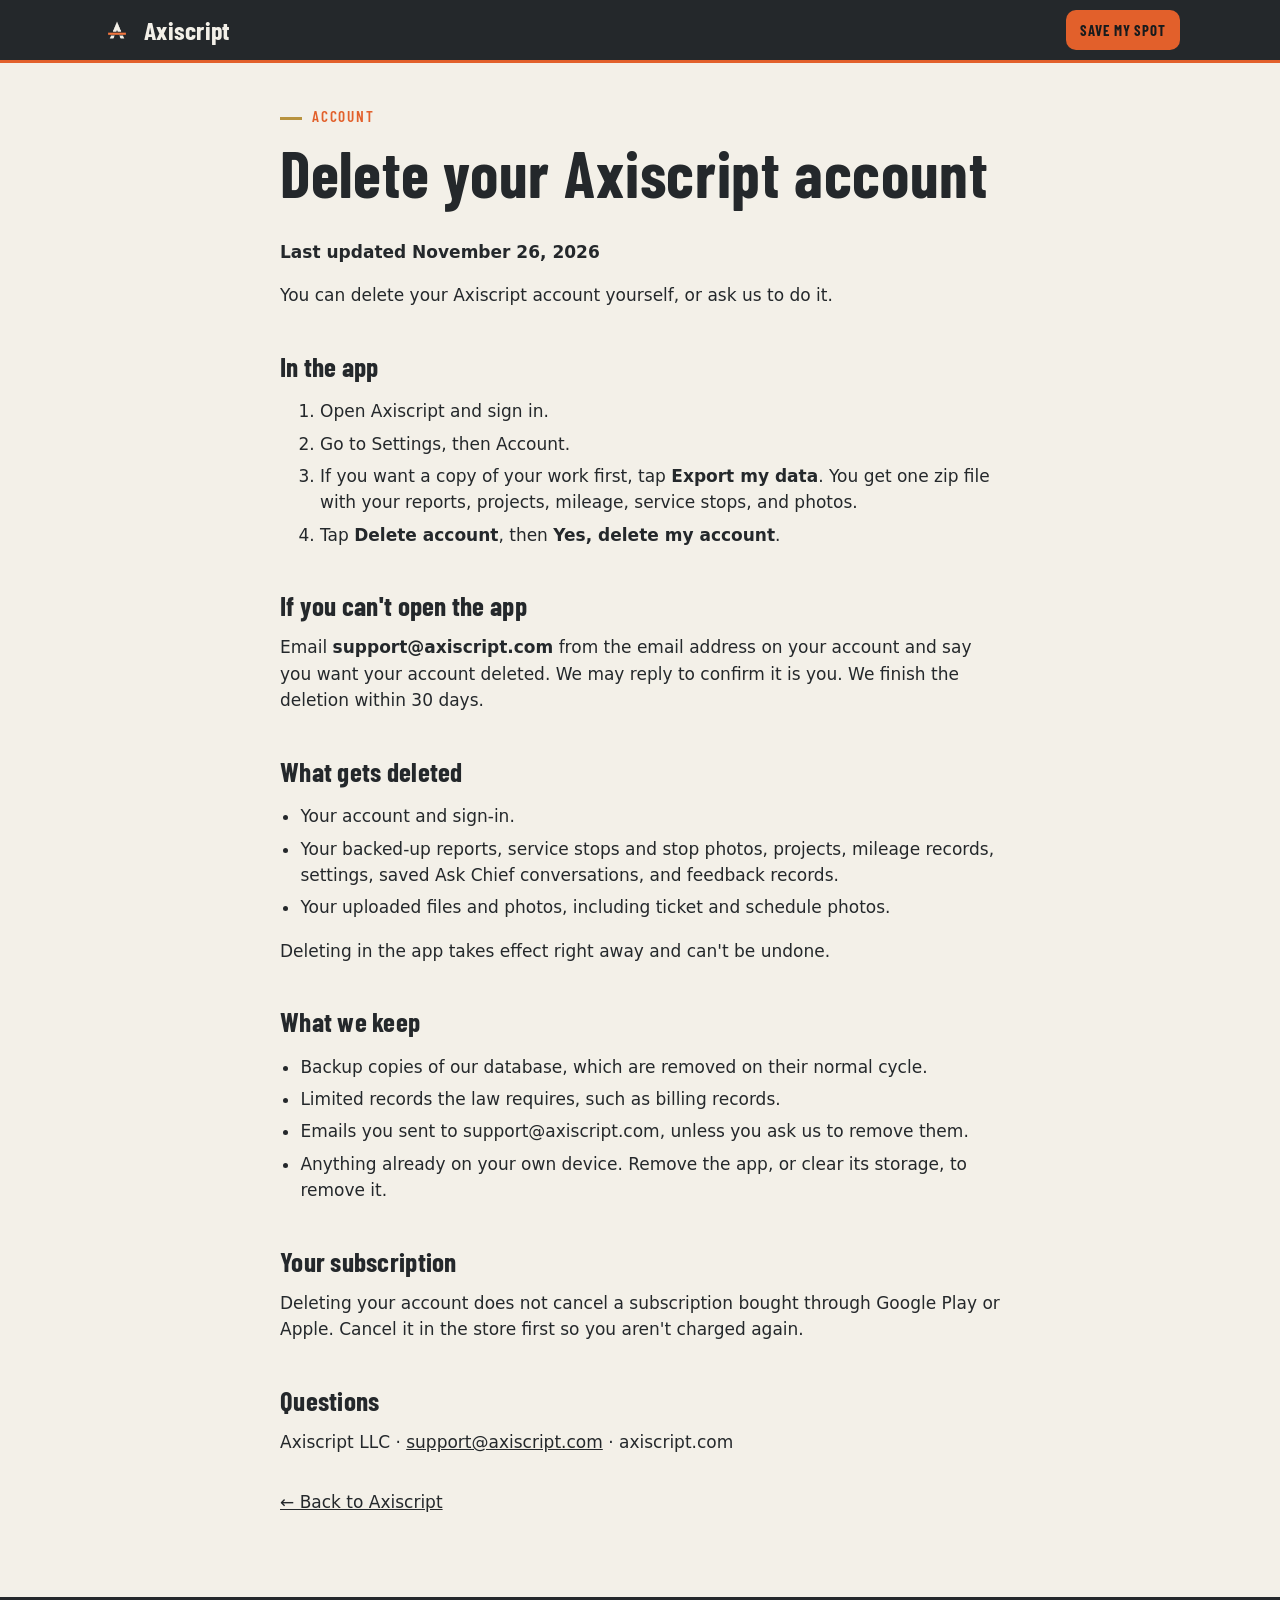
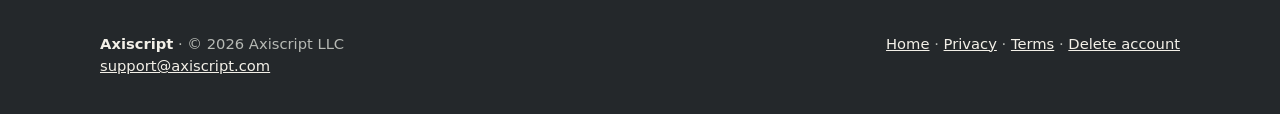
==== commit d9dedd10: "Publish updated Privacy Policy and account deletion page. Removes invite-only wording for open testi" ====
--- a/delete-account.html
+++ b/delete-account.html
@@ -8,7 +8,7 @@
 <link rel="canonical" href="https://axiscript.com/delete-account.html">
 <link rel="icon" href="assets/favicon.png">
 <link rel="stylesheet" href="assets/style.css">
-<!-- Published November 25, 2026. Account deletion instructions for users and for Google Play. -->
+<!-- Published November 26, 2026. Account deletion instructions for users and for Google Play. Lists service stops and stop photos as deleted. -->
 </head>
 <body>
 <header class="top">
@@ -21,13 +21,13 @@
 <main class="doc">
   <span class="eyebrow">Account</span>
   <h1>Delete your Axiscript account</h1>
-<p><strong>Last updated November 25, 2026</strong></p>
+<p><strong>Last updated November 26, 2026</strong></p>
 <p>You can delete your Axiscript account yourself, or ask us to do it.</p>
 <h2>In the app</h2>
 <ol>
 <li>Open Axiscript and sign in.</li>
 <li>Go to Settings, then Account.</li>
-<li>If you want a copy of your work first, tap <strong>Export my data</strong>. You get one zip file with your reports, projects, mileage and photos.</li>
+<li>If you want a copy of your work first, tap <strong>Export my data</strong>. You get one zip file with your reports, projects, mileage, service stops, and photos.</li>
 <li>Tap <strong>Delete account</strong>, then <strong>Yes, delete my account</strong>.</li>
 </ol>
 <h2>If you can't open the app</h2>
@@ -35,8 +35,8 @@
 <h2>What gets deleted</h2>
 <ul>
 <li>Your account and sign-in.</li>
-<li>Your backed-up reports, projects, mileage records, settings, saved Ask Chief conversations, and feedback records.</li>
-<li>Your uploaded files and photos.</li>
+<li>Your backed-up reports, service stops and stop photos, projects, mileage records, settings, saved Ask Chief conversations, and feedback records.</li>
+<li>Your uploaded files and photos, including ticket and schedule photos.</li>
 </ul>
 <p>Deleting in the app takes effect right away and can't be undone.</p>
 <h2>What we keep</h2>
--- a/assets/style.css
+++ b/assets/style.css
@@ -388,104 +388,22 @@
 section.band{padding:36px 0}
 .review-line{margin:0 0 14px;color:var(--dim);max-width:36em}
 .app-screen{background:#14181b;color:#F3F0E8;border-radius:18px;border:1px solid #2c3236;box-shadow:0 16px 40px rgba(0,0,0,.28)}
-#report .app-screen{
-  display:flex;flex-direction:column;min-height:0;overflow:hidden;
-  height:min(32rem,62vh);max-height:62vh
-}
-#report .carousel{position:relative}
-#report .carousel-frame{
-  overflow:hidden;
-  padding:0 0 16px;
-}
-#report .carousel-track{overflow-x:auto;overflow-y:hidden;max-height:none;align-items:stretch}
-#report .carousel-arrow{background:#14181b;color:#F3F0E8;border-color:#2c3236}
-#report .carousel-prev{left:8px}
-#report .carousel-next{right:8px}
-@media (min-width:700px){
-  #report .carousel-frame{padding:0 52px 16px}
-  #report .carousel-prev{left:0}
-  #report .carousel-next{right:0}
-}
-@media (max-width:699px){
-  #report .carousel-frame{padding-bottom:56px}
-  #report .carousel-arrow{bottom:4px}
-  #report .carousel-prev{left:0}
-  #report .carousel-next{right:0}
-}
-
-/* Ask Chief chat mock (matches the app panel: #24282B / #F3F0E8 / #F2783F) */
-.ask-screen{display:flex;flex-direction:column;min-height:0}
-.ask-thread-wrap{position:relative;flex:1;min-height:0;display:flex;flex-direction:column}
-.ask-thread{
-  flex:1;min-height:0;height:auto;overflow-y:auto;padding:10px 10px 16px;
-  display:flex;flex-direction:column;gap:8px;
-  scrollbar-width:thin;scrollbar-color:#8c918d #1e2326;
-  -webkit-overflow-scrolling:touch;overscroll-behavior:contain
-}
-.ask-thread::-webkit-scrollbar{width:10px}
-.ask-thread::-webkit-scrollbar-track{background:#1e2326}
-.ask-thread::-webkit-scrollbar-thumb{background:#8c918d;border-radius:6px;border:2px solid #1e2326}
-.ask-row{display:flex;align-items:flex-start;gap:6px;max-width:92%}
-.ask-row.user{align-self:flex-end;max-width:86%;justify-content:flex-end}
-.ask-row.ask-from{align-self:flex-start}
-.ask-face,.ask-status img{
-  width:24px;height:24px;max-width:24px;max-height:24px;
-  border-radius:50%;flex:0 0 24px;object-fit:cover;align-self:flex-start;
-  box-shadow:0 0 0 2px var(--brass)
-}
-.ask-bubble{
-  background:#2E3337;border-radius:12px;padding:8px 11px;
-  color:#F3F0E8;font-size:13.5px;line-height:1.4
-}
-.ask-row.user .ask-bubble{background:#3A4044}
-.ask-bubble p{margin:0 0 .45em}
-.ask-bubble p:last-child{margin:0}
-.ask-lead{font-size:16px;font-weight:800;line-height:1.25;margin:0 0 .3em}
-.ask-aside{margin:0 0 .45em}
-.ask-cite{
-  display:inline-block;margin-top:.2em;padding:4px 10px;
-  border:1px solid #F2783F;border-radius:20px;
-  font-size:11px;font-weight:600;letter-spacing:.01em
-}
-.ask-status{display:flex;align-items:center;gap:8px;align-self:flex-start;max-width:92%}
-.ask-status-line{
-  background:#2E3337;border-radius:12px;padding:7px 11px;
-  color:#B7BAB5;font-size:12.5px;line-height:1.35;font-style:italic
-}
-.ask-composer{
-  flex:none;display:flex;align-items:center;gap:8px;padding:8px 10px;
-  border-top:1px solid #3B4145
-}
-.ask-input{
-  flex:1;color:#B7BAB5;font-size:14px;padding:6px 0;min-height:36px;
-  display:flex;align-items:center
-}
-.ask-send{
-  background:#F2783F;color:#24282B;font-weight:800;font-size:14px;
-  border-radius:10px;padding:8px 14px;min-height:44px;
-  display:flex;align-items:center;justify-content:center
-}
-.app-bar{display:flex;align-items:center;gap:8px;padding:8px 10px;border-bottom:1px solid #2c3236;flex:none}
-.app-bar img{width:28px;height:28px;border-radius:50%;box-shadow:0 0 0 2px var(--brass)}
-.app-bar b{display:block;font-family:"Barlow Condensed",sans-serif;font-size:1.1rem;line-height:1}
+#report .carousel-frame,#report .carousel-track{overflow:visible;max-height:none}
+.app-bar{display:flex;align-items:center;gap:10px;padding:12px 14px;border-bottom:1px solid #2c3236}
+.app-bar img{width:36px;height:36px;border-radius:50%;box-shadow:0 0 0 2px var(--brass)}
+.app-bar b{display:block;font-family:"Barlow Condensed",sans-serif;font-size:1.25rem;line-height:1}
 .app-bar span{font-size:.82rem;color:#B7BAB5}
-.app-body{position:relative;flex:1;min-height:0;display:flex;flex-direction:column}
-.app-panes{display:grid;grid-template-columns:1fr 1fr;flex:1;min-height:0}
-.app-col{display:flex;flex-direction:column;min-height:0}
+.app-panes{display:grid;grid-template-columns:1fr 1fr}
 .app-col+.app-col{border-left:1px solid #2c3236}
-.app-kicker{margin:0;padding:8px 12px 0;font-family:"Barlow Condensed",sans-serif;font-weight:700;font-size:.75rem;letter-spacing:.12em;text-transform:uppercase;color:#F2763F;flex:none}
-.app-pane-wrap{position:relative;flex:1;min-height:0;display:flex;flex-direction:column}
-.app-pane{flex:1;min-height:0;height:auto;overflow-y:auto;padding:8px 10px 16px;scrollbar-width:thin;scrollbar-color:#8c918d #1e2326;-webkit-overflow-scrolling:touch;overscroll-behavior:contain}
+.app-kicker{margin:0;padding:12px 16px 0;font-family:"Barlow Condensed",sans-serif;font-weight:700;font-size:.85rem;letter-spacing:.12em;text-transform:uppercase;color:#F2763F}
+.app-pane-wrap{position:relative}
+.app-pane{height:420px;overflow-y:scroll;padding:10px 14px 18px;scrollbar-width:thin;scrollbar-color:#8c918d #1e2326}
 .app-pane::-webkit-scrollbar{width:10px}
 .app-pane::-webkit-scrollbar-track{background:#1e2326}
 .app-pane::-webkit-scrollbar-thumb{background:#8c918d;border-radius:6px;border:2px solid #1e2326}
-.app-pane pre{margin:0;white-space:pre-wrap;overflow-wrap:anywhere;font:12.5px/1.35 system-ui,-apple-system,"Segoe UI",Roboto,Arial,sans-serif;color:#E7E4DC}
-.ask-body{margin:0;white-space:pre-wrap;overflow-wrap:anywhere;font-size:13.5px;line-height:1.4}
-.ask-lead + .ask-body{margin-top:.3em}
-.scroll-hint{display:none;position:absolute;left:0;right:0;bottom:0;height:36px;pointer-events:none;align-items:flex-end;justify-content:center;padding-bottom:5px;background:linear-gradient(to bottom,rgba(20,24,27,0),#14181b 70%);font-family:"Barlow Condensed",sans-serif;font-weight:700;font-size:.7rem;letter-spacing:.14em;text-transform:uppercase;color:#B7BAB5}
-.app-pane-wrap.can-scroll > .scroll-hint,
-.ask-thread-wrap.can-scroll > .scroll-hint,
-.app-body.can-scroll > .scroll-hint{display:flex}
+.app-pane pre{margin:0;white-space:pre-wrap;overflow-wrap:anywhere;font:13.5px/1.35 system-ui,-apple-system,"Segoe UI",Roboto,Arial,sans-serif;color:#E7E4DC}
+.scroll-hint{display:none;position:absolute;left:0;right:12px;bottom:0;height:42px;pointer-events:none;align-items:flex-end;justify-content:center;padding-bottom:6px;background:linear-gradient(to bottom,rgba(20,24,27,0),#14181b 72%);font-family:"Barlow Condensed",sans-serif;font-weight:700;font-size:.75rem;letter-spacing:.14em;text-transform:uppercase;color:#B7BAB5}
+.app-pane-wrap.can-scroll .scroll-hint{display:flex}
 .offer{display:grid;grid-template-columns:1.2fr 1fr;gap:18px 28px;align-items:center;background:var(--panel);border:2px solid var(--accent);border-radius:14px;padding:22px 24px;margin-top:8px}
 .offer .eyebrow{margin-bottom:.35em}
 .offer .price{font-size:clamp(2.4rem,6vw,3.2rem)}
@@ -509,16 +427,10 @@
  .price-cards{grid-template-columns:1fr}
 }
 @media (max-width:800px){
- .app-panes{grid-template-columns:1fr;overflow:visible;flex:none}
+ .app-panes{grid-template-columns:1fr}
  .app-col+.app-col{border-left:0;border-top:1px solid #2c3236}
- .app-col,.app-pane-wrap,.app-pane{flex:none;min-height:0;height:auto;overflow:visible}
- .app-pane-wrap > .scroll-hint{display:none !important}
- .app-body{overflow-y:auto;-webkit-overflow-scrolling:touch;overscroll-behavior:contain}
- .app-pane{padding:6px 10px 12px}
+ .app-pane{height:320px}
  .offer{grid-template-columns:1fr;gap:8px}
-}
-@media (min-width:801px){
- .app-body-hint{display:none !important}
 }
 @media (max-width:600px){
  .hero{padding:28px 0 20px}
@@ -537,43 +449,12 @@
 .doc th,.doc td{border:1px solid rgba(0,0,0,.15);padding:8px 10px;text-align:left;vertical-align:top}
 .doc th{background:rgba(0,0,0,.05)}
 
-/* current app screens */
-.hero-screens{display:flex;gap:18px;justify-content:center;align-items:flex-start;margin:0}
-.phone-frame{flex:0 0 auto;width:min(280px,46%);margin:0;background:#14181b;border-radius:28px;padding:10px 8px;border:1px solid var(--line);box-shadow:0 16px 40px rgba(0,0,0,.22)}
-.phone-frame img{display:block;width:100%;height:auto;border-radius:20px;background:#F3F0E8}
-.phone-frame figcaption{margin:8px 4px 2px;font-size:.8rem;color:#B7BAB5;text-align:center;line-height:1.3}
-.screen-band .intro{max-width:40em}
-.screen-row{display:flex;gap:24px;justify-content:center;align-items:flex-start;flex-wrap:wrap;margin-top:28px}
-.screen-row .phone-frame{width:min(300px,100%);flex-basis:auto}
-.review-line{font-size:1.15rem;color:var(--dim);max-width:36em;margin:0 0 1.1em}
-.top-nav{display:flex;align-items:center;gap:16px}
-.top-nav a.nav-link{color:#F3F0E8;text-decoration:none;font-weight:600;font-size:.95rem}
-.top-nav a.nav-link:hover{text-decoration:underline;text-underline-offset:3px}
-.faq-list{max-width:760px}
-.faq-item{border-top:1px solid var(--line);padding:18px 0}
-.faq-item:last-child{border-bottom:1px solid var(--line)}
-.faq-item h2{font-size:1.45rem;margin:0 0 .4em}
-.faq-item p{margin:0;color:var(--dim)}
-.faq-lead{max-width:40em;color:var(--dim)}
-@media (max-width:900px){
-  .hero-screens{margin-top:8px}
-  .phone-frame{width:min(240px,46%)}
-}
-@media (max-width:600px){
-  .hero-screens{gap:10px}
-  .phone-frame{width:min(168px,47%);border-radius:20px;padding:7px 6px}
-  .phone-frame img{border-radius:14px}
-  .phone-frame figcaption{font-size:.72rem;margin-top:6px}
-  .screen-row .phone-frame{width:min(300px,100%)}
-  .top-nav{gap:10px}
-  .top-nav a.nav-link{font-size:.85rem}
-}
-
-/* Restore a two-column hero so current app screens sit beside the copy on desktop.
-   A later homepage rule had flattened .hero .wrap to a single column. */
-.hero .wrap{grid-template-columns:minmax(0,1fr) minmax(0,1.05fr);gap:40px;align-items:center}
-@media (max-width:900px){
-  .hero .wrap{grid-template-columns:1fr;gap:28px}
-}
-
-.ask-status-line{white-space:pre-wrap;overflow-wrap:anywhere}
+/* Phone width: the waitlist form never pushes the page sideways (390 wide scrolled 15px). */
+.split>*{min-width:0}
+fieldset{min-width:0}
+@media (max-width:420px){
+ .radios.device-choices{grid-template-columns:1fr 1fr}
+}
+@media (max-width:360px){
+ .radios label{padding:12px 10px;gap:8px;min-width:0;overflow-wrap:anywhere}
+}
